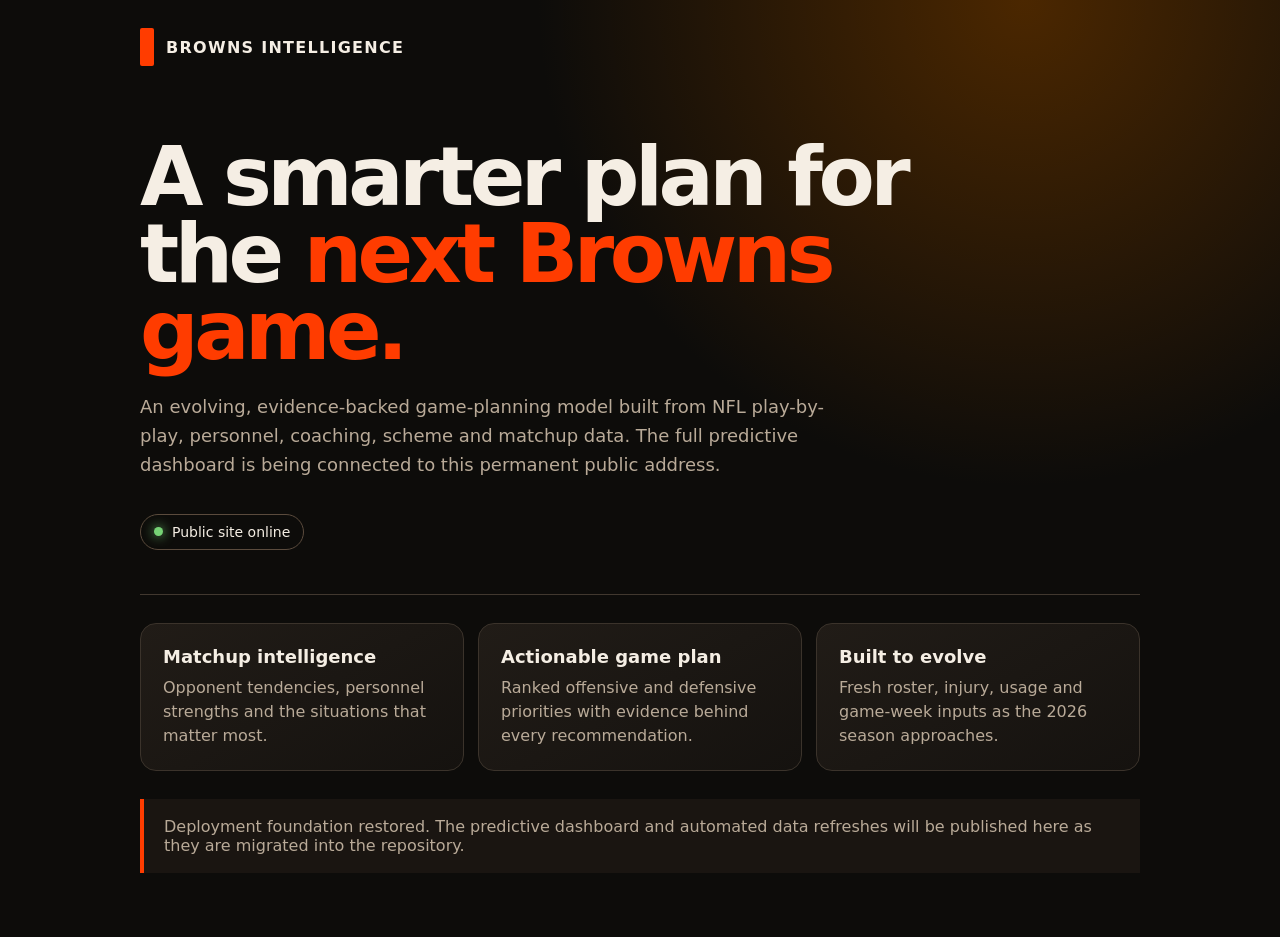
==== index.html @ d91e2b74 "Add public Browns Intelligence site entry point" ====
<!doctype html>
<html lang="en">
<head>
  <meta charset="utf-8" />
  <meta name="viewport" content="width=device-width, initial-scale=1" />
  <meta name="theme-color" content="#311d00" />
  <title>Browns Intelligence | Game Plan</title>
  <style>
    :root{color-scheme:dark;--brown:#311d00;--orange:#ff3c00;--cream:#f5eee4;--muted:#b9aa98;--card:#1b1713}
    *{box-sizing:border-box}body{margin:0;font-family:Inter,ui-sans-serif,system-ui,-apple-system,BlinkMacSystemFont,"Segoe UI",sans-serif;background:radial-gradient(circle at 80% 0,#4b2700 0,transparent 35%),#0d0c0a;color:var(--cream);min-height:100vh}
    main{max-width:1040px;margin:auto;padding:28px 20px 64px}.brand{display:flex;align-items:center;gap:12px;font-weight:800;letter-spacing:.08em;text-transform:uppercase}.mark{width:14px;height:38px;background:var(--orange);border-radius:2px}
    .hero{padding:72px 0 44px;border-bottom:1px solid #41382f}h1{font-size:clamp(44px,8vw,82px);line-height:.94;letter-spacing:-.055em;max-width:850px;margin:0 0 24px}.orange{color:var(--orange)}p{color:var(--muted);font-size:18px;line-height:1.6;max-width:720px}.status{display:inline-flex;gap:9px;align-items:center;margin-top:16px;padding:9px 13px;border:1px solid #5b4b3d;border-radius:999px;font-size:14px}.dot{width:9px;height:9px;border-radius:50%;background:#76d275;box-shadow:0 0 12px #76d275}
    .grid{display:grid;grid-template-columns:repeat(3,1fr);gap:14px;padding-top:28px}.card{background:linear-gradient(150deg,#211c17,#15120f);border:1px solid #3b332b;border-radius:16px;padding:22px}.card strong{display:block;font-size:18px;margin-bottom:9px}.card span{color:var(--muted);line-height:1.5}.note{margin-top:28px;padding:18px 20px;border-left:4px solid var(--orange);background:#1a1511;color:var(--muted)}a{color:#ff7a45}@media(max-width:720px){.hero{padding-top:52px}.grid{grid-template-columns:1fr}h1{font-size:48px}}
  </style>
</head>
<body>
<main>
  <div class="brand"><span class="mark"></span>Browns Intelligence</div>
  <section class="hero">
    <h1>A smarter plan for the <span class="orange">next Browns game.</span></h1>
    <p>An evolving, evidence-backed game-planning model built from NFL play-by-play, personnel, coaching, scheme and matchup data. The full predictive dashboard is being connected to this permanent public address.</p>
    <div class="status"><span class="dot"></span>Public site online</div>
  </section>
  <section class="grid">
    <div class="card"><strong>Matchup intelligence</strong><span>Opponent tendencies, personnel strengths and the situations that matter most.</span></div>
    <div class="card"><strong>Actionable game plan</strong><span>Ranked offensive and defensive priorities with evidence behind every recommendation.</span></div>
    <div class="card"><strong>Built to evolve</strong><span>Fresh roster, injury, usage and game-week inputs as the 2026 season approaches.</span></div>
  </section>
  <div class="note">Deployment foundation restored. The predictive dashboard and automated data refreshes will be published here as they are migrated into the repository.</div>
</main>
</body>
</html>
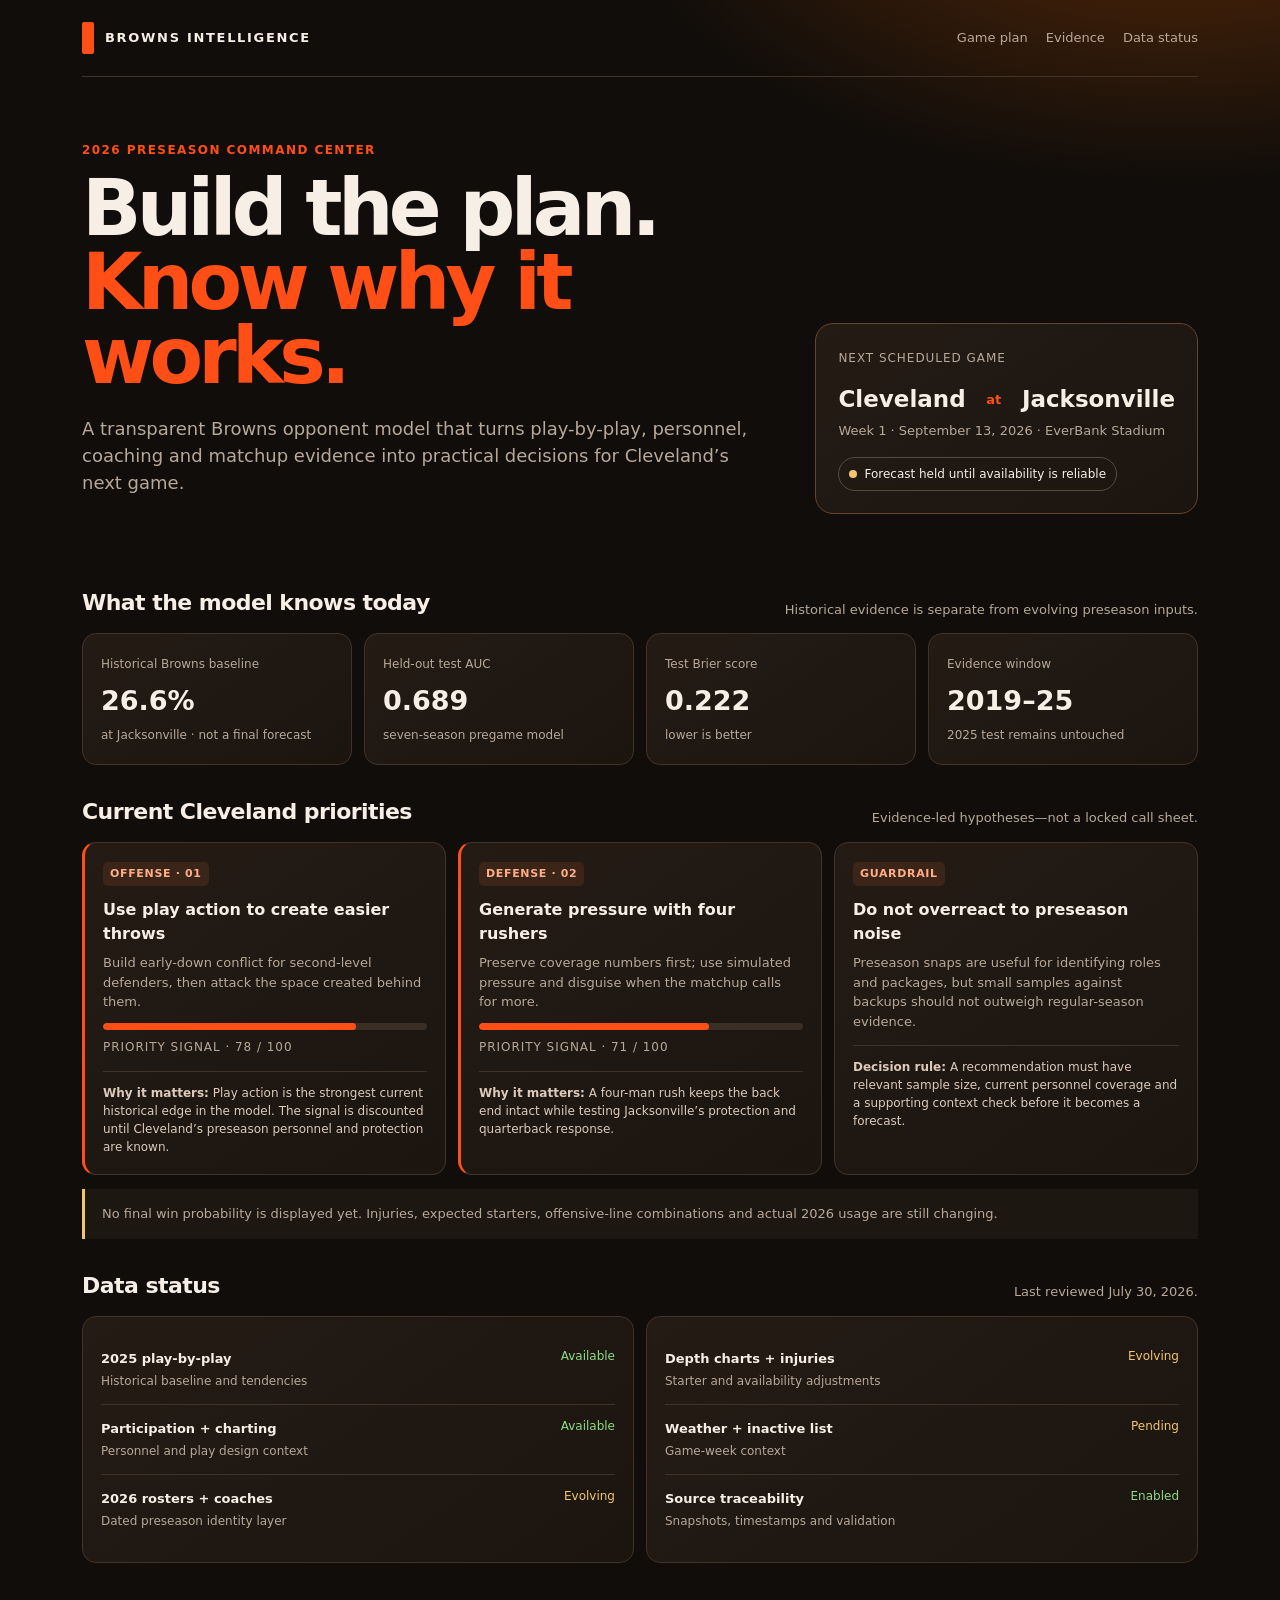
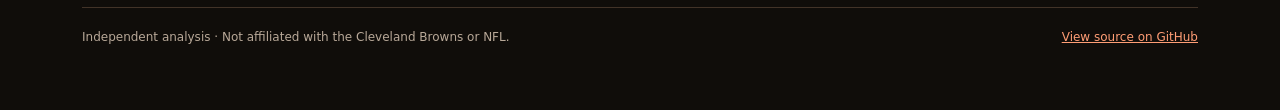
==== commit a3f039fb: "Improve public dashboard for clarity and mobile viewing" ====
--- a/index.html
+++ b/index.html
@@ -3,30 +3,24 @@
 <head>
   <meta charset="utf-8" />
   <meta name="viewport" content="width=device-width, initial-scale=1" />
-  <meta name="theme-color" content="#311d00" />
+  <meta name="theme-color" content="#16100b" />
+  <meta name="description" content="Evidence-backed Cleveland Browns opponent game plan." />
   <title>Browns Intelligence | Game Plan</title>
   <style>
-    :root{color-scheme:dark;--brown:#311d00;--orange:#ff3c00;--cream:#f5eee4;--muted:#b9aa98;--card:#1b1713}
-    *{box-sizing:border-box}body{margin:0;font-family:Inter,ui-sans-serif,system-ui,-apple-system,BlinkMacSystemFont,"Segoe UI",sans-serif;background:radial-gradient(circle at 80% 0,#4b2700 0,transparent 35%),#0d0c0a;color:var(--cream);min-height:100vh}
-    main{max-width:1040px;margin:auto;padding:28px 20px 64px}.brand{display:flex;align-items:center;gap:12px;font-weight:800;letter-spacing:.08em;text-transform:uppercase}.mark{width:14px;height:38px;background:var(--orange);border-radius:2px}
-    .hero{padding:72px 0 44px;border-bottom:1px solid #41382f}h1{font-size:clamp(44px,8vw,82px);line-height:.94;letter-spacing:-.055em;max-width:850px;margin:0 0 24px}.orange{color:var(--orange)}p{color:var(--muted);font-size:18px;line-height:1.6;max-width:720px}.status{display:inline-flex;gap:9px;align-items:center;margin-top:16px;padding:9px 13px;border:1px solid #5b4b3d;border-radius:999px;font-size:14px}.dot{width:9px;height:9px;border-radius:50%;background:#76d275;box-shadow:0 0 12px #76d275}
-    .grid{display:grid;grid-template-columns:repeat(3,1fr);gap:14px;padding-top:28px}.card{background:linear-gradient(150deg,#211c17,#15120f);border:1px solid #3b332b;border-radius:16px;padding:22px}.card strong{display:block;font-size:18px;margin-bottom:9px}.card span{color:var(--muted);line-height:1.5}.note{margin-top:28px;padding:18px 20px;border-left:4px solid var(--orange);background:#1a1511;color:var(--muted)}a{color:#ff7a45}@media(max-width:720px){.hero{padding-top:52px}.grid{grid-template-columns:1fr}h1{font-size:48px}}
+    :root{--bg:#100d0a;--panel:#1b1510;--panel2:#241b14;--line:#423328;--text:#f7efe5;--muted:#b8a898;--orange:#ff4f16;--green:#8fdb82;--yellow:#f2c66d;--blue:#8bbcff}
+    *{box-sizing:border-box}html{scroll-behavior:smooth}body{margin:0;background:radial-gradient(900px 500px at 92% -8%,#5b2a08 0,transparent 64%),var(--bg);color:var(--text);font:15px/1.5 Inter,ui-sans-serif,system-ui,-apple-system,"Segoe UI",sans-serif}a{color:inherit}.wrap{max-width:1160px;margin:auto;padding:0 22px 64px}.top{display:flex;align-items:center;justify-content:space-between;padding:22px 0;border-bottom:1px solid var(--line)}.brand{display:flex;align-items:center;gap:11px;font-size:13px;font-weight:800;letter-spacing:.13em;text-transform:uppercase}.mark{width:12px;height:32px;border-radius:2px;background:var(--orange)}nav{display:flex;gap:18px}nav a{color:var(--muted);font-size:13px;text-decoration:none}nav a:hover{color:var(--text)}.hero{display:grid;grid-template-columns:1.45fr .8fr;gap:40px;padding:64px 0 42px}.eyebrow{color:var(--orange);font-size:12px;font-weight:800;letter-spacing:.12em;text-transform:uppercase}h1{font-size:clamp(42px,7vw,78px);line-height:.95;letter-spacing:-.06em;margin:12px 0 22px;max-width:760px}h1 span{color:var(--orange)}.lede{color:var(--muted);font-size:18px;max-width:680px}.game{align-self:end;background:linear-gradient(145deg,var(--panel2),var(--panel));border:1px solid #66452c;border-radius:18px;padding:22px}.game small,.label{color:var(--muted);font-size:12px;text-transform:uppercase;letter-spacing:.08em}.matchup{display:flex;align-items:center;justify-content:space-between;margin:14px 0 4px;font-size:23px;font-weight:800}.at{color:var(--orange);font-size:13px}.sub{color:var(--muted);font-size:13px}.pill{display:inline-flex;align-items:center;gap:7px;margin-top:17px;padding:7px 10px;border:1px solid #5b4938;border-radius:999px;font-size:12px}.dot{width:8px;height:8px;border-radius:50%;background:var(--yellow)}section{scroll-margin-top:20px}.section-head{display:flex;align-items:end;justify-content:space-between;gap:20px;margin:30px 0 14px}.section-head h2{margin:0;font-size:22px;letter-spacing:-.025em}.section-head p{margin:0;color:var(--muted);font-size:13px}.metrics{display:grid;grid-template-columns:repeat(4,1fr);gap:12px}.metric,.card{background:linear-gradient(145deg,var(--panel2),var(--panel));border:1px solid var(--line);border-radius:14px;padding:18px}.metric b{display:block;font-size:27px;margin:6px 0 2px}.metric span{color:var(--muted);font-size:12px}.grid{display:grid;grid-template-columns:repeat(3,1fr);gap:12px}.card h3{margin:0 0 7px;font-size:16px}.card p{margin:0;color:var(--muted);font-size:13px}.priority{border-left:3px solid var(--orange)}.tag{display:inline-block;margin:0 0 12px;padding:4px 7px;border-radius:5px;background:#3a2518;color:#ffae88;font-size:11px;font-weight:800;text-transform:uppercase;letter-spacing:.06em}.why{margin-top:14px;padding-top:12px;border-top:1px solid var(--line);color:#ddcabb;font-size:12px}.bar{height:7px;background:#3a2e25;border-radius:10px;overflow:hidden;margin:11px 0 5px}.bar i{display:block;height:100%;background:var(--orange);border-radius:10px}.data{display:grid;grid-template-columns:1fr 1fr;gap:12px}.feed{display:flex;justify-content:space-between;gap:12px;padding:12px 0;border-bottom:1px solid var(--line)}.feed:last-child{border:0}.feed strong{font-size:13px}.feed span{color:var(--muted);font-size:12px}.ok{color:var(--green)!important}.evolving{color:var(--yellow)!important}.note{margin-top:14px;padding:15px 17px;background:#1d1711;border-left:3px solid var(--yellow);color:var(--muted);font-size:13px}.footer{margin-top:44px;padding-top:20px;border-top:1px solid var(--line);display:flex;justify-content:space-between;gap:20px;color:var(--muted);font-size:12px}.footer a{color:#ff9d75}@media(max-width:780px){nav{display:none}.hero{grid-template-columns:1fr;padding-top:44px}.metrics{grid-template-columns:repeat(2,1fr)}.grid,.data{grid-template-columns:1fr}.section-head{display:block}.section-head p{margin-top:4px}.footer{display:block}.footer div+div{margin-top:9px}}@media(max-width:420px){.metrics{grid-template-columns:1fr 1fr}.metric{padding:14px}.metric b{font-size:23px}}
   </style>
 </head>
 <body>
-<main>
-  <div class="brand"><span class="mark"></span>Browns Intelligence</div>
-  <section class="hero">
-    <h1>A smarter plan for the <span class="orange">next Browns game.</span></h1>
-    <p>An evolving, evidence-backed game-planning model built from NFL play-by-play, personnel, coaching, scheme and matchup data. The full predictive dashboard is being connected to this permanent public address.</p>
-    <div class="status"><span class="dot"></span>Public site online</div>
-  </section>
-  <section class="grid">
-    <div class="card"><strong>Matchup intelligence</strong><span>Opponent tendencies, personnel strengths and the situations that matter most.</span></div>
-    <div class="card"><strong>Actionable game plan</strong><span>Ranked offensive and defensive priorities with evidence behind every recommendation.</span></div>
-    <div class="card"><strong>Built to evolve</strong><span>Fresh roster, injury, usage and game-week inputs as the 2026 season approaches.</span></div>
-  </section>
-  <div class="note">Deployment foundation restored. The predictive dashboard and automated data refreshes will be published here as they are migrated into the repository.</div>
-</main>
+  <div class="wrap">
+    <header class="top"><div class="brand"><i class="mark"></i>Browns Intelligence</div><nav><a href="#plan">Game plan</a><a href="#evidence">Evidence</a><a href="#data">Data status</a></nav></header>
+    <main>
+      <section class="hero"><div><div class="eyebrow">2026 preseason command center</div><h1>Build the plan.<br><span>Know why it works.</span></h1><p class="lede">A transparent Browns opponent model that turns play-by-play, personnel, coaching and matchup evidence into practical decisions for Cleveland’s next game.</p></div><aside class="game"><small>Next scheduled game</small><div class="matchup"><strong>Cleveland</strong><span class="at">at</span><strong>Jacksonville</strong></div><div class="sub">Week 1 · September 13, 2026 · EverBank Stadium</div><div class="pill"><span class="dot"></span>Forecast held until availability is reliable</div></aside></section>
+      <section id="evidence"><div class="section-head"><h2>What the model knows today</h2><p>Historical evidence is separate from evolving preseason inputs.</p></div><div class="metrics"><div class="metric"><span>Historical Browns baseline</span><b>26.6%</b><span>at Jacksonville · not a final forecast</span></div><div class="metric"><span>Held-out test AUC</span><b>0.689</b><span>seven-season pregame model</span></div><div class="metric"><span>Test Brier score</span><b>0.222</b><span>lower is better</span></div><div class="metric"><span>Evidence window</span><b>2019–25</b><span>2025 test remains untouched</span></div></div></section>
+      <section id="plan"><div class="section-head"><h2>Current Cleveland priorities</h2><p>Evidence-led hypotheses—not a locked call sheet.</p></div><div class="grid"><article class="card priority"><span class="tag">Offense · 01</span><h3>Use play action to create easier throws</h3><p>Build early-down conflict for second-level defenders, then attack the space created behind them.</p><div class="bar"><i style="width:78%"></i></div><span class="label">Priority signal · 78 / 100</span><div class="why"><strong>Why it matters:</strong> Play action is the strongest current historical edge in the model. The signal is discounted until Cleveland’s preseason personnel and protection are known.</div></article><article class="card priority"><span class="tag">Defense · 02</span><h3>Generate pressure with four rushers</h3><p>Preserve coverage numbers first; use simulated pressure and disguise when the matchup calls for more.</p><div class="bar"><i style="width:71%"></i></div><span class="label">Priority signal · 71 / 100</span><div class="why"><strong>Why it matters:</strong> A four-man rush keeps the back end intact while testing Jacksonville’s protection and quarterback response.</div></article><article class="card"><span class="tag">Guardrail</span><h3>Do not overreact to preseason noise</h3><p>Preseason snaps are useful for identifying roles and packages, but small samples against backups should not outweigh regular-season evidence.</p><div class="why"><strong>Decision rule:</strong> A recommendation must have relevant sample size, current personnel coverage and a supporting context check before it becomes a forecast.</div></article></div><div class="note">No final win probability is displayed yet. Injuries, expected starters, offensive-line combinations and actual 2026 usage are still changing.</div></section>
+      <section id="data"><div class="section-head"><h2>Data status</h2><p>Last reviewed July 30, 2026.</p></div><div class="data"><div class="card"><div class="feed"><div><strong>2025 play-by-play</strong><br><span>Historical baseline and tendencies</span></div><span class="ok">Available</span></div><div class="feed"><div><strong>Participation + charting</strong><br><span>Personnel and play design context</span></div><span class="ok">Available</span></div><div class="feed"><div><strong>2026 rosters + coaches</strong><br><span>Dated preseason identity layer</span></div><span class="evolving">Evolving</span></div></div><div class="card"><div class="feed"><div><strong>Depth charts + injuries</strong><br><span>Starter and availability adjustments</span></div><span class="evolving">Evolving</span></div><div class="feed"><div><strong>Weather + inactive list</strong><br><span>Game-week context</span></div><span class="evolving">Pending</span></div><div class="feed"><div><strong>Source traceability</strong><br><span>Snapshots, timestamps and validation</span></div><span class="ok">Enabled</span></div></div></div></section>
+    </main>
+    <footer class="footer"><div>Independent analysis · Not affiliated with the Cleveland Browns or NFL.</div><div><a href="https://github.com/SeanPullins/BrownsIntelligence">View source on GitHub</a></div></footer>
+  </div>
 </body>
 </html>
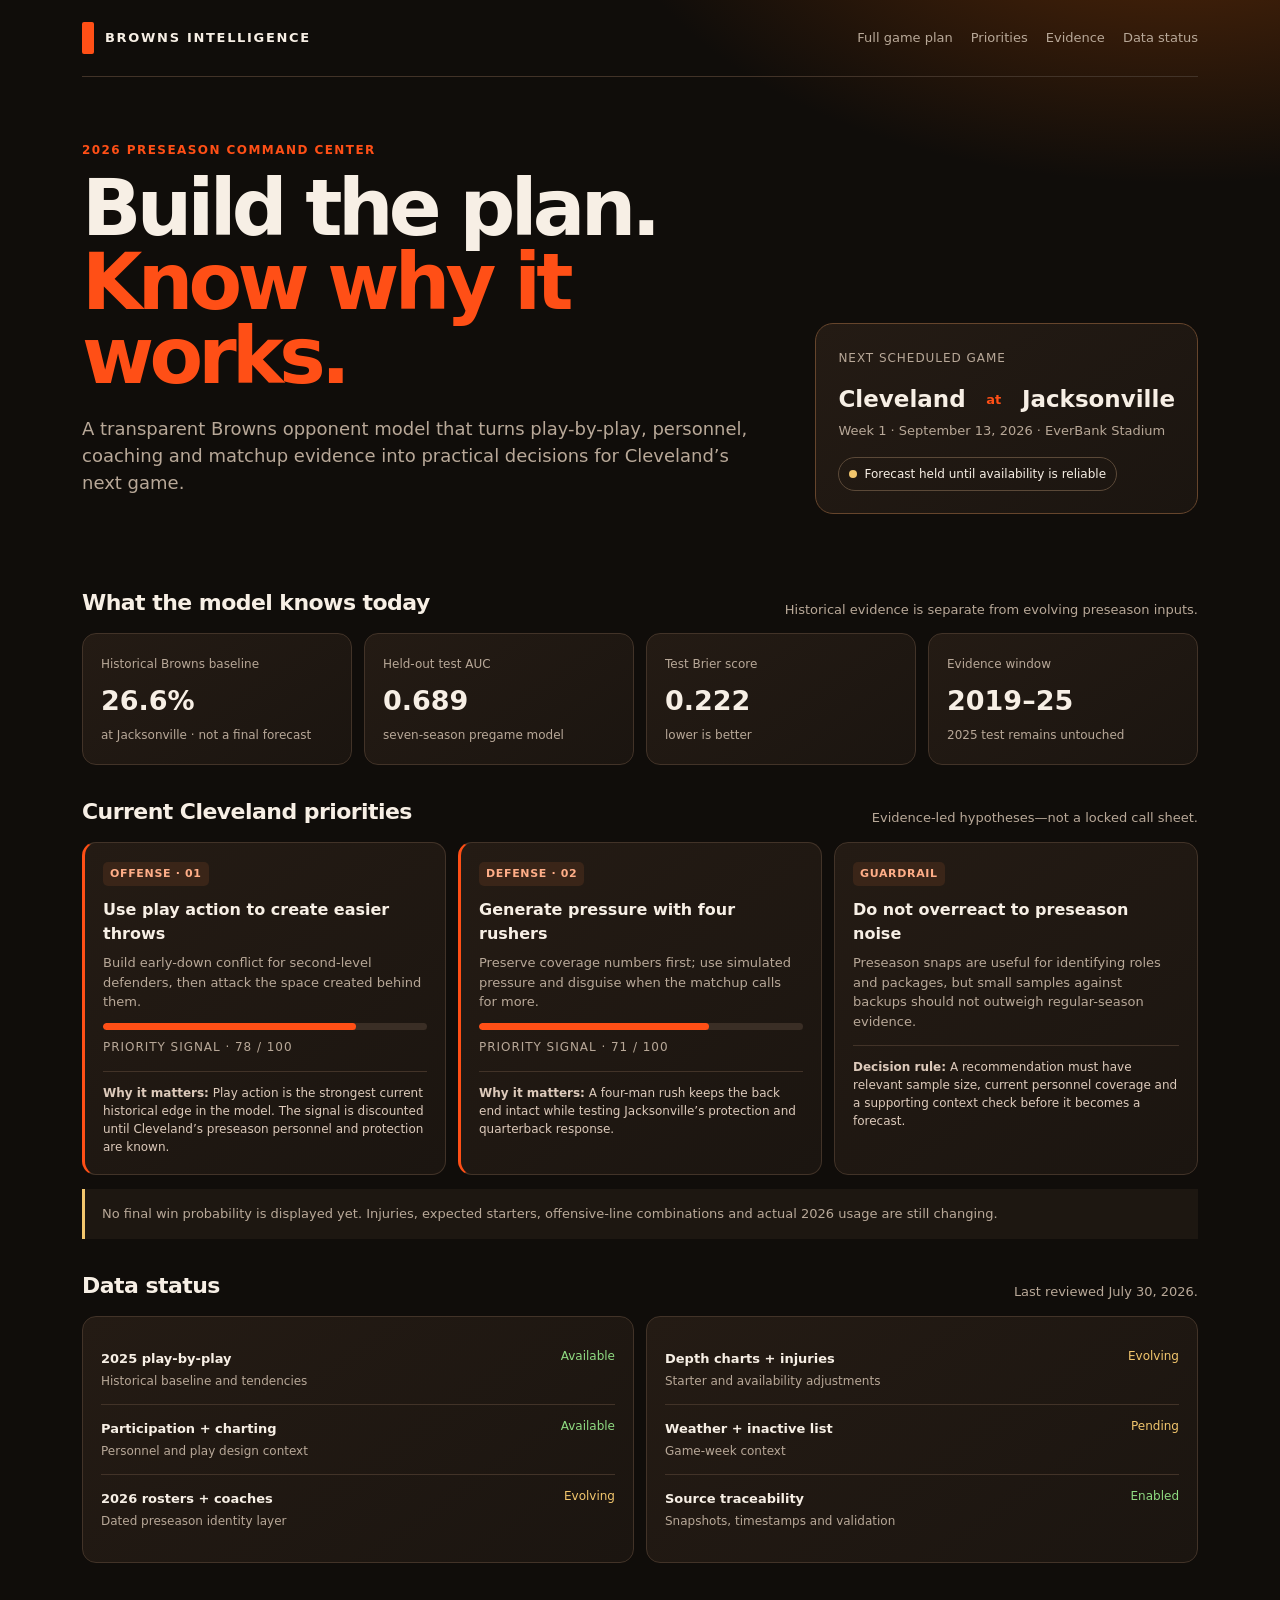
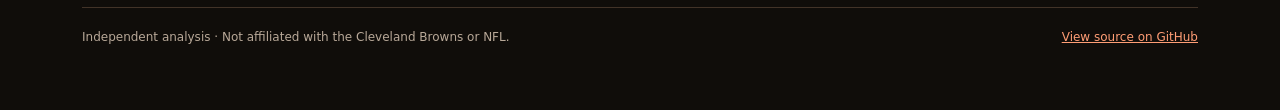
==== commit 52b96c4d: "Link homepage navigation to full game plan" ====
--- a/index.html
+++ b/index.html
@@ -13,7 +13,7 @@
 </head>
 <body>
   <div class="wrap">
-    <header class="top"><div class="brand"><i class="mark"></i>Browns Intelligence</div><nav><a href="#plan">Game plan</a><a href="#evidence">Evidence</a><a href="#data">Data status</a></nav></header>
+    <header class="top"><div class="brand"><i class="mark"></i>Browns Intelligence</div><nav><a href="game-plan.html">Full game plan</a><a href="#plan">Priorities</a><a href="#evidence">Evidence</a><a href="#data">Data status</a></nav></header>
     <main>
       <section class="hero"><div><div class="eyebrow">2026 preseason command center</div><h1>Build the plan.<br><span>Know why it works.</span></h1><p class="lede">A transparent Browns opponent model that turns play-by-play, personnel, coaching and matchup evidence into practical decisions for Cleveland’s next game.</p></div><aside class="game"><small>Next scheduled game</small><div class="matchup"><strong>Cleveland</strong><span class="at">at</span><strong>Jacksonville</strong></div><div class="sub">Week 1 · September 13, 2026 · EverBank Stadium</div><div class="pill"><span class="dot"></span>Forecast held until availability is reliable</div></aside></section>
       <section id="evidence"><div class="section-head"><h2>What the model knows today</h2><p>Historical evidence is separate from evolving preseason inputs.</p></div><div class="metrics"><div class="metric"><span>Historical Browns baseline</span><b>26.6%</b><span>at Jacksonville · not a final forecast</span></div><div class="metric"><span>Held-out test AUC</span><b>0.689</b><span>seven-season pregame model</span></div><div class="metric"><span>Test Brier score</span><b>0.222</b><span>lower is better</span></div><div class="metric"><span>Evidence window</span><b>2019–25</b><span>2025 test remains untouched</span></div></div></section>
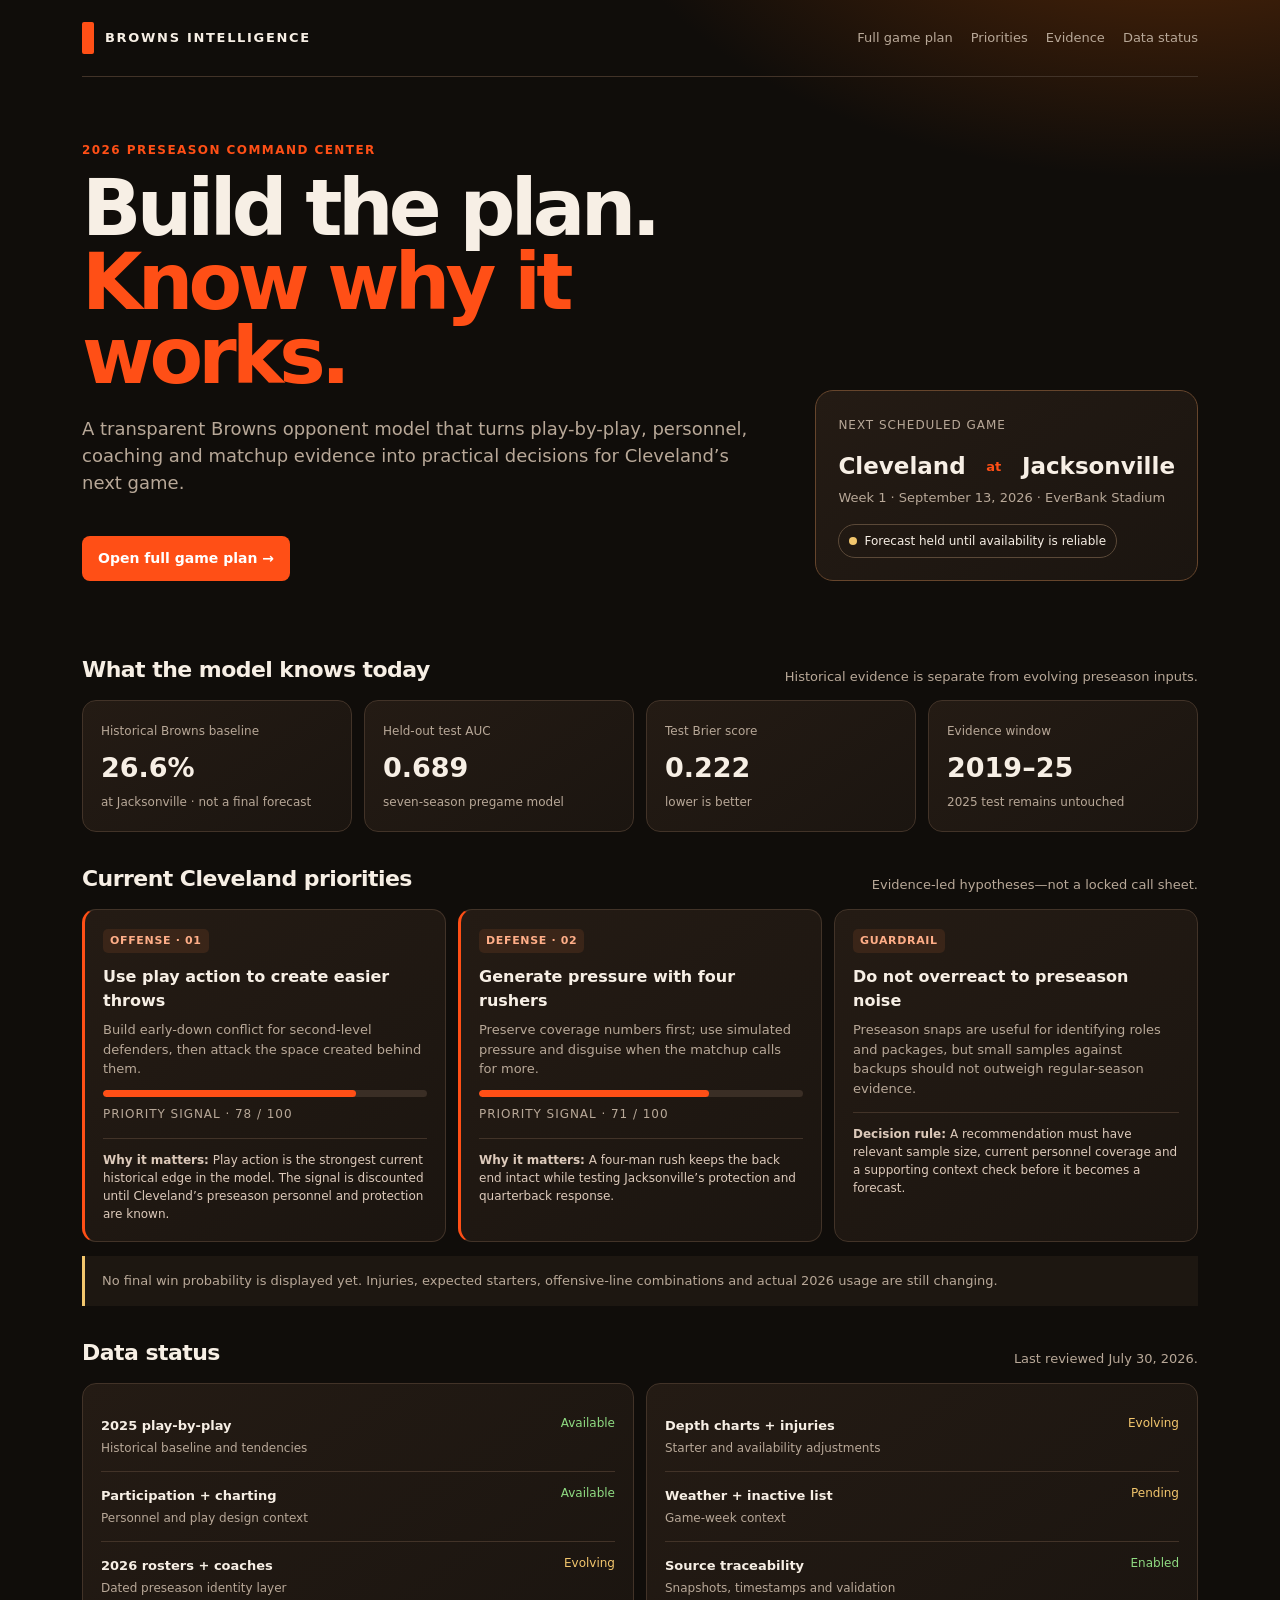
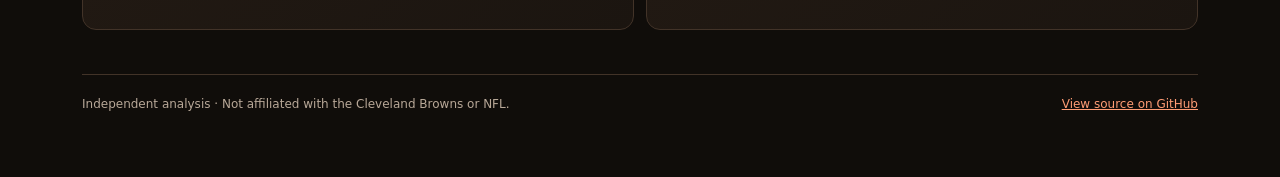
==== commit 43505f00: "Add prominent mobile game plan link" ====
--- a/index.html
+++ b/index.html
@@ -8,14 +8,14 @@
   <title>Browns Intelligence | Game Plan</title>
   <style>
     :root{--bg:#100d0a;--panel:#1b1510;--panel2:#241b14;--line:#423328;--text:#f7efe5;--muted:#b8a898;--orange:#ff4f16;--green:#8fdb82;--yellow:#f2c66d;--blue:#8bbcff}
-    *{box-sizing:border-box}html{scroll-behavior:smooth}body{margin:0;background:radial-gradient(900px 500px at 92% -8%,#5b2a08 0,transparent 64%),var(--bg);color:var(--text);font:15px/1.5 Inter,ui-sans-serif,system-ui,-apple-system,"Segoe UI",sans-serif}a{color:inherit}.wrap{max-width:1160px;margin:auto;padding:0 22px 64px}.top{display:flex;align-items:center;justify-content:space-between;padding:22px 0;border-bottom:1px solid var(--line)}.brand{display:flex;align-items:center;gap:11px;font-size:13px;font-weight:800;letter-spacing:.13em;text-transform:uppercase}.mark{width:12px;height:32px;border-radius:2px;background:var(--orange)}nav{display:flex;gap:18px}nav a{color:var(--muted);font-size:13px;text-decoration:none}nav a:hover{color:var(--text)}.hero{display:grid;grid-template-columns:1.45fr .8fr;gap:40px;padding:64px 0 42px}.eyebrow{color:var(--orange);font-size:12px;font-weight:800;letter-spacing:.12em;text-transform:uppercase}h1{font-size:clamp(42px,7vw,78px);line-height:.95;letter-spacing:-.06em;margin:12px 0 22px;max-width:760px}h1 span{color:var(--orange)}.lede{color:var(--muted);font-size:18px;max-width:680px}.game{align-self:end;background:linear-gradient(145deg,var(--panel2),var(--panel));border:1px solid #66452c;border-radius:18px;padding:22px}.game small,.label{color:var(--muted);font-size:12px;text-transform:uppercase;letter-spacing:.08em}.matchup{display:flex;align-items:center;justify-content:space-between;margin:14px 0 4px;font-size:23px;font-weight:800}.at{color:var(--orange);font-size:13px}.sub{color:var(--muted);font-size:13px}.pill{display:inline-flex;align-items:center;gap:7px;margin-top:17px;padding:7px 10px;border:1px solid #5b4938;border-radius:999px;font-size:12px}.dot{width:8px;height:8px;border-radius:50%;background:var(--yellow)}section{scroll-margin-top:20px}.section-head{display:flex;align-items:end;justify-content:space-between;gap:20px;margin:30px 0 14px}.section-head h2{margin:0;font-size:22px;letter-spacing:-.025em}.section-head p{margin:0;color:var(--muted);font-size:13px}.metrics{display:grid;grid-template-columns:repeat(4,1fr);gap:12px}.metric,.card{background:linear-gradient(145deg,var(--panel2),var(--panel));border:1px solid var(--line);border-radius:14px;padding:18px}.metric b{display:block;font-size:27px;margin:6px 0 2px}.metric span{color:var(--muted);font-size:12px}.grid{display:grid;grid-template-columns:repeat(3,1fr);gap:12px}.card h3{margin:0 0 7px;font-size:16px}.card p{margin:0;color:var(--muted);font-size:13px}.priority{border-left:3px solid var(--orange)}.tag{display:inline-block;margin:0 0 12px;padding:4px 7px;border-radius:5px;background:#3a2518;color:#ffae88;font-size:11px;font-weight:800;text-transform:uppercase;letter-spacing:.06em}.why{margin-top:14px;padding-top:12px;border-top:1px solid var(--line);color:#ddcabb;font-size:12px}.bar{height:7px;background:#3a2e25;border-radius:10px;overflow:hidden;margin:11px 0 5px}.bar i{display:block;height:100%;background:var(--orange);border-radius:10px}.data{display:grid;grid-template-columns:1fr 1fr;gap:12px}.feed{display:flex;justify-content:space-between;gap:12px;padding:12px 0;border-bottom:1px solid var(--line)}.feed:last-child{border:0}.feed strong{font-size:13px}.feed span{color:var(--muted);font-size:12px}.ok{color:var(--green)!important}.evolving{color:var(--yellow)!important}.note{margin-top:14px;padding:15px 17px;background:#1d1711;border-left:3px solid var(--yellow);color:var(--muted);font-size:13px}.footer{margin-top:44px;padding-top:20px;border-top:1px solid var(--line);display:flex;justify-content:space-between;gap:20px;color:var(--muted);font-size:12px}.footer a{color:#ff9d75}@media(max-width:780px){nav{display:none}.hero{grid-template-columns:1fr;padding-top:44px}.metrics{grid-template-columns:repeat(2,1fr)}.grid,.data{grid-template-columns:1fr}.section-head{display:block}.section-head p{margin-top:4px}.footer{display:block}.footer div+div{margin-top:9px}}@media(max-width:420px){.metrics{grid-template-columns:1fr 1fr}.metric{padding:14px}.metric b{font-size:23px}}
+    *{box-sizing:border-box}html{scroll-behavior:smooth}body{margin:0;background:radial-gradient(900px 500px at 92% -8%,#5b2a08 0,transparent 64%),var(--bg);color:var(--text);font:15px/1.5 Inter,ui-sans-serif,system-ui,-apple-system,"Segoe UI",sans-serif}a{color:inherit}.wrap{max-width:1160px;margin:auto;padding:0 22px 64px}.top{display:flex;align-items:center;justify-content:space-between;padding:22px 0;border-bottom:1px solid var(--line)}.brand{display:flex;align-items:center;gap:11px;font-size:13px;font-weight:800;letter-spacing:.13em;text-transform:uppercase}.mark{width:12px;height:32px;border-radius:2px;background:var(--orange)}nav{display:flex;gap:18px}nav a{color:var(--muted);font-size:13px;text-decoration:none}nav a:hover{color:var(--text)}.hero{display:grid;grid-template-columns:1.45fr .8fr;gap:40px;padding:64px 0 42px}.eyebrow{color:var(--orange);font-size:12px;font-weight:800;letter-spacing:.12em;text-transform:uppercase}h1{font-size:clamp(42px,7vw,78px);line-height:.95;letter-spacing:-.06em;margin:12px 0 22px;max-width:760px}h1 span{color:var(--orange)}.lede{color:var(--muted);font-size:18px;max-width:680px}.game{align-self:end;background:linear-gradient(145deg,var(--panel2),var(--panel));border:1px solid #66452c;border-radius:18px;padding:22px}.game small,.label{color:var(--muted);font-size:12px;text-transform:uppercase;letter-spacing:.08em}.matchup{display:flex;align-items:center;justify-content:space-between;margin:14px 0 4px;font-size:23px;font-weight:800}.at{color:var(--orange);font-size:13px}.sub{color:var(--muted);font-size:13px}.pill{display:inline-flex;align-items:center;gap:7px;margin-top:17px;padding:7px 10px;border:1px solid #5b4938;border-radius:999px;font-size:12px}.dot{width:8px;height:8px;border-radius:50%;background:var(--yellow)}section{scroll-margin-top:20px}.section-head{display:flex;align-items:end;justify-content:space-between;gap:20px;margin:30px 0 14px}.section-head h2{margin:0;font-size:22px;letter-spacing:-.025em}.section-head p{margin:0;color:var(--muted);font-size:13px}.metrics{display:grid;grid-template-columns:repeat(4,1fr);gap:12px}.metric,.card{background:linear-gradient(145deg,var(--panel2),var(--panel));border:1px solid var(--line);border-radius:14px;padding:18px}.metric b{display:block;font-size:27px;margin:6px 0 2px}.metric span{color:var(--muted);font-size:12px}.grid{display:grid;grid-template-columns:repeat(3,1fr);gap:12px}.card h3{margin:0 0 7px;font-size:16px}.card p{margin:0;color:var(--muted);font-size:13px}.priority{border-left:3px solid var(--orange)}.tag{display:inline-block;margin:0 0 12px;padding:4px 7px;border-radius:5px;background:#3a2518;color:#ffae88;font-size:11px;font-weight:800;text-transform:uppercase;letter-spacing:.06em}.why{margin-top:14px;padding-top:12px;border-top:1px solid var(--line);color:#ddcabb;font-size:12px}.bar{height:7px;background:#3a2e25;border-radius:10px;overflow:hidden;margin:11px 0 5px}.bar i{display:block;height:100%;background:var(--orange);border-radius:10px}.data{display:grid;grid-template-columns:1fr 1fr;gap:12px}.feed{display:flex;justify-content:space-between;gap:12px;padding:12px 0;border-bottom:1px solid var(--line)}.feed:last-child{border:0}.feed strong{font-size:13px}.feed span{color:var(--muted);font-size:12px}.ok{color:var(--green)!important}.evolving{color:var(--yellow)!important}.note{margin-top:14px;padding:15px 17px;background:#1d1711;border-left:3px solid var(--yellow);color:var(--muted);font-size:13px}.footer{margin-top:44px;padding-top:20px;border-top:1px solid var(--line);display:flex;justify-content:space-between;gap:20px;color:var(--muted);font-size:12px}.footer a{color:#ff9d75}.cta{display:inline-block;margin-top:22px;padding:12px 16px;border-radius:8px;background:var(--orange);color:#fff;text-decoration:none;font-weight:800;font-size:14px}.cta:hover{filter:brightness(1.08)}@media(max-width:780px){.top{display:block}.top nav{display:flex;flex-wrap:wrap;margin-top:14px;gap:10px 14px}.hero{grid-template-columns:1fr;padding-top:44px}.metrics{grid-template-columns:repeat(2,1fr)}.grid,.data{grid-template-columns:1fr}.section-head{display:block}.section-head p{margin-top:4px}.footer{display:block}.footer div+div{margin-top:9px}}@media(max-width:420px){.metrics{grid-template-columns:1fr 1fr}.metric{padding:14px}.metric b{font-size:23px}}
   </style>
 </head>
 <body>
   <div class="wrap">
     <header class="top"><div class="brand"><i class="mark"></i>Browns Intelligence</div><nav><a href="game-plan.html">Full game plan</a><a href="#plan">Priorities</a><a href="#evidence">Evidence</a><a href="#data">Data status</a></nav></header>
     <main>
-      <section class="hero"><div><div class="eyebrow">2026 preseason command center</div><h1>Build the plan.<br><span>Know why it works.</span></h1><p class="lede">A transparent Browns opponent model that turns play-by-play, personnel, coaching and matchup evidence into practical decisions for Cleveland’s next game.</p></div><aside class="game"><small>Next scheduled game</small><div class="matchup"><strong>Cleveland</strong><span class="at">at</span><strong>Jacksonville</strong></div><div class="sub">Week 1 · September 13, 2026 · EverBank Stadium</div><div class="pill"><span class="dot"></span>Forecast held until availability is reliable</div></aside></section>
+      <section class="hero"><div><div class="eyebrow">2026 preseason command center</div><h1>Build the plan.<br><span>Know why it works.</span></h1><p class="lede">A transparent Browns opponent model that turns play-by-play, personnel, coaching and matchup evidence into practical decisions for Cleveland’s next game.</p><a class="cta" href="game-plan.html">Open full game plan →</a></div><aside class="game"><small>Next scheduled game</small><div class="matchup"><strong>Cleveland</strong><span class="at">at</span><strong>Jacksonville</strong></div><div class="sub">Week 1 · September 13, 2026 · EverBank Stadium</div><div class="pill"><span class="dot"></span>Forecast held until availability is reliable</div></aside></section>
       <section id="evidence"><div class="section-head"><h2>What the model knows today</h2><p>Historical evidence is separate from evolving preseason inputs.</p></div><div class="metrics"><div class="metric"><span>Historical Browns baseline</span><b>26.6%</b><span>at Jacksonville · not a final forecast</span></div><div class="metric"><span>Held-out test AUC</span><b>0.689</b><span>seven-season pregame model</span></div><div class="metric"><span>Test Brier score</span><b>0.222</b><span>lower is better</span></div><div class="metric"><span>Evidence window</span><b>2019–25</b><span>2025 test remains untouched</span></div></div></section>
       <section id="plan"><div class="section-head"><h2>Current Cleveland priorities</h2><p>Evidence-led hypotheses—not a locked call sheet.</p></div><div class="grid"><article class="card priority"><span class="tag">Offense · 01</span><h3>Use play action to create easier throws</h3><p>Build early-down conflict for second-level defenders, then attack the space created behind them.</p><div class="bar"><i style="width:78%"></i></div><span class="label">Priority signal · 78 / 100</span><div class="why"><strong>Why it matters:</strong> Play action is the strongest current historical edge in the model. The signal is discounted until Cleveland’s preseason personnel and protection are known.</div></article><article class="card priority"><span class="tag">Defense · 02</span><h3>Generate pressure with four rushers</h3><p>Preserve coverage numbers first; use simulated pressure and disguise when the matchup calls for more.</p><div class="bar"><i style="width:71%"></i></div><span class="label">Priority signal · 71 / 100</span><div class="why"><strong>Why it matters:</strong> A four-man rush keeps the back end intact while testing Jacksonville’s protection and quarterback response.</div></article><article class="card"><span class="tag">Guardrail</span><h3>Do not overreact to preseason noise</h3><p>Preseason snaps are useful for identifying roles and packages, but small samples against backups should not outweigh regular-season evidence.</p><div class="why"><strong>Decision rule:</strong> A recommendation must have relevant sample size, current personnel coverage and a supporting context check before it becomes a forecast.</div></article></div><div class="note">No final win probability is displayed yet. Injuries, expected starters, offensive-line combinations and actual 2026 usage are still changing.</div></section>
       <section id="data"><div class="section-head"><h2>Data status</h2><p>Last reviewed July 30, 2026.</p></div><div class="data"><div class="card"><div class="feed"><div><strong>2025 play-by-play</strong><br><span>Historical baseline and tendencies</span></div><span class="ok">Available</span></div><div class="feed"><div><strong>Participation + charting</strong><br><span>Personnel and play design context</span></div><span class="ok">Available</span></div><div class="feed"><div><strong>2026 rosters + coaches</strong><br><span>Dated preseason identity layer</span></div><span class="evolving">Evolving</span></div></div><div class="card"><div class="feed"><div><strong>Depth charts + injuries</strong><br><span>Starter and availability adjustments</span></div><span class="evolving">Evolving</span></div><div class="feed"><div><strong>Weather + inactive list</strong><br><span>Game-week context</span></div><span class="evolving">Pending</span></div><div class="feed"><div><strong>Source traceability</strong><br><span>Snapshots, timestamps and validation</span></div><span class="ok">Enabled</span></div></div></div></section>
